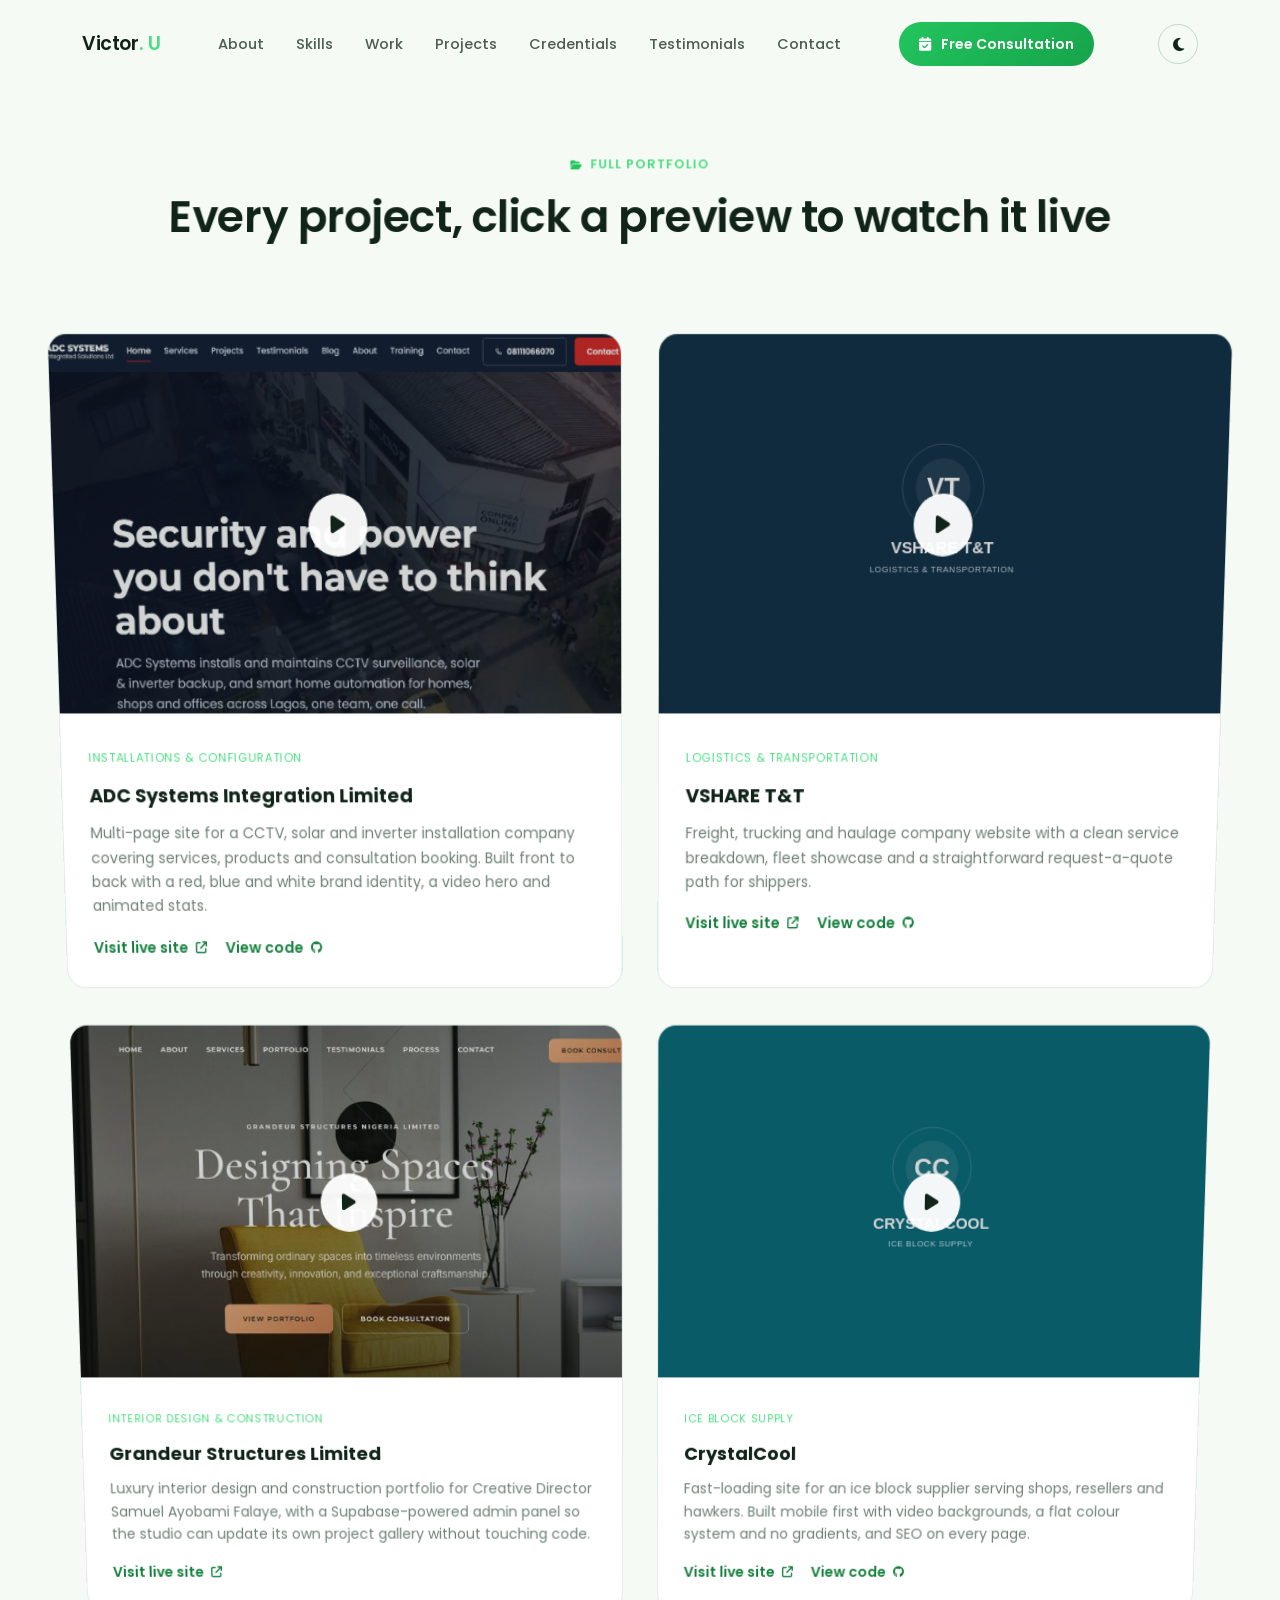
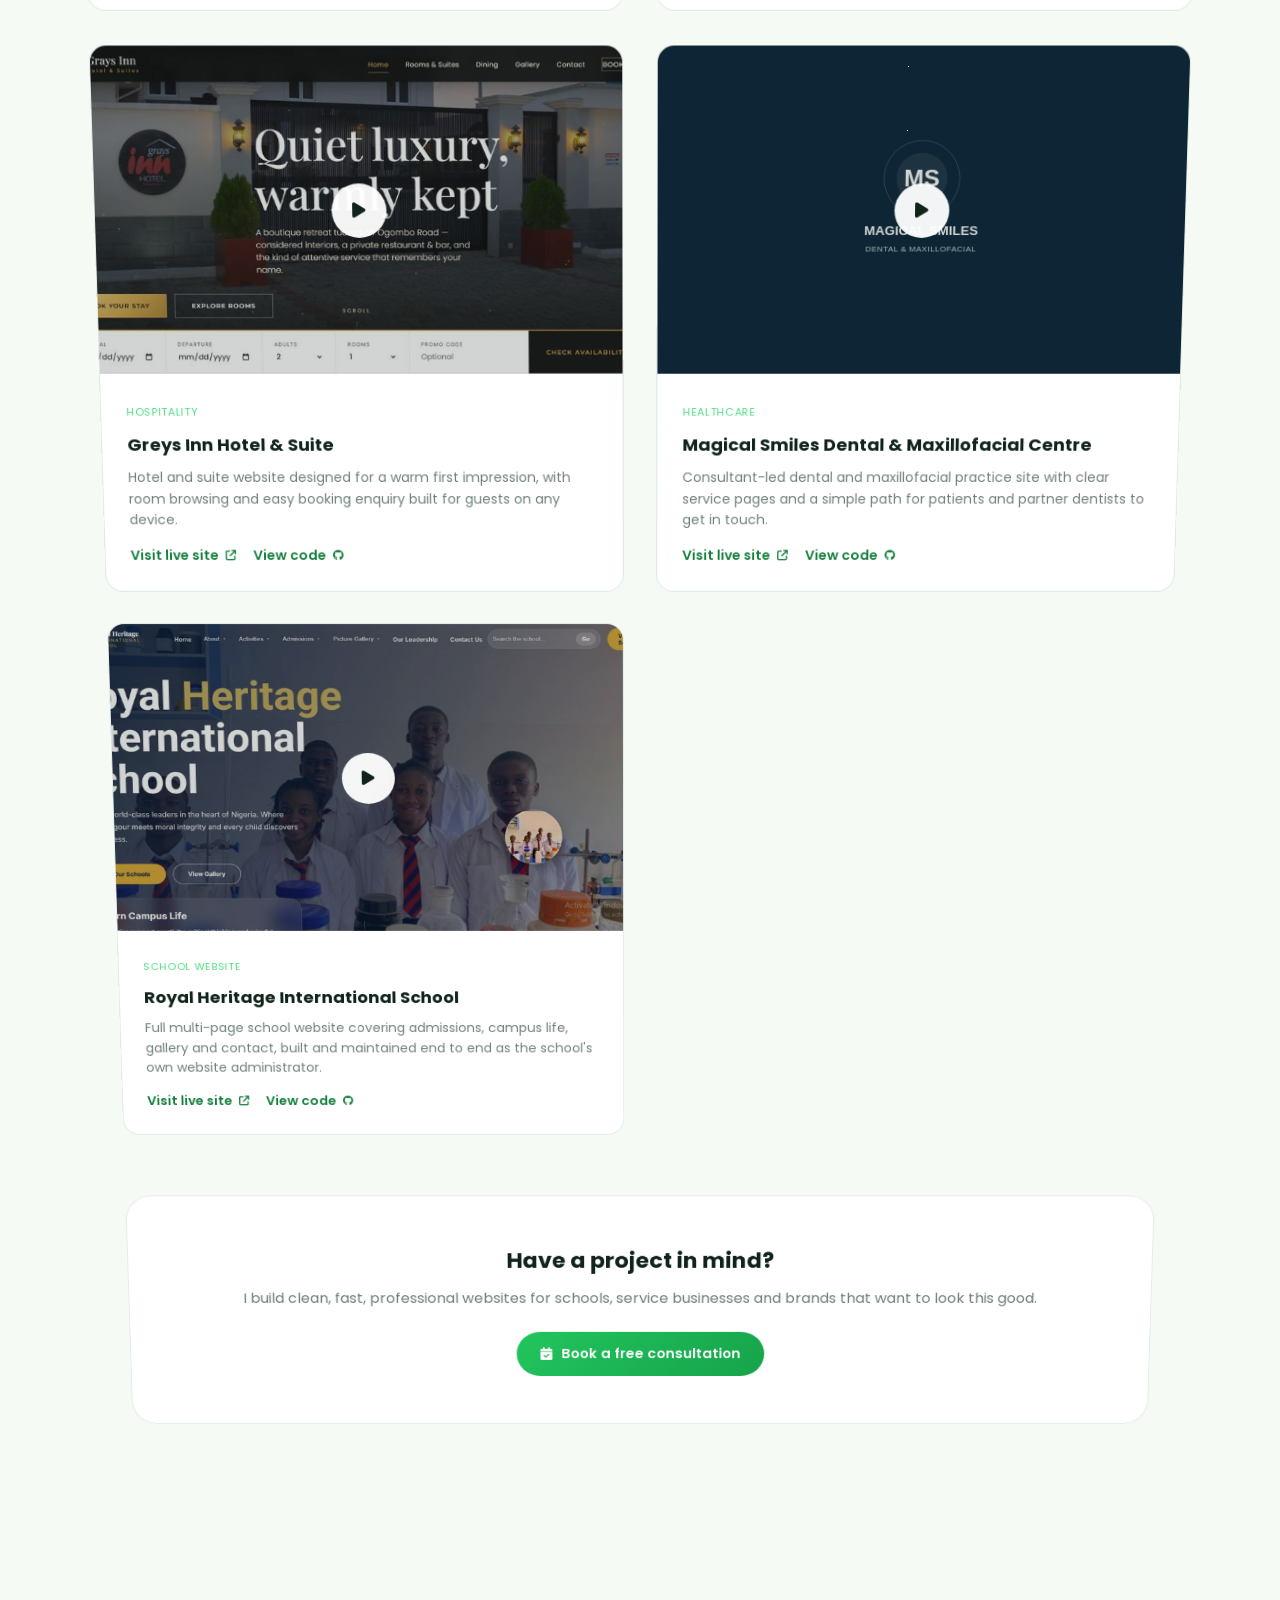
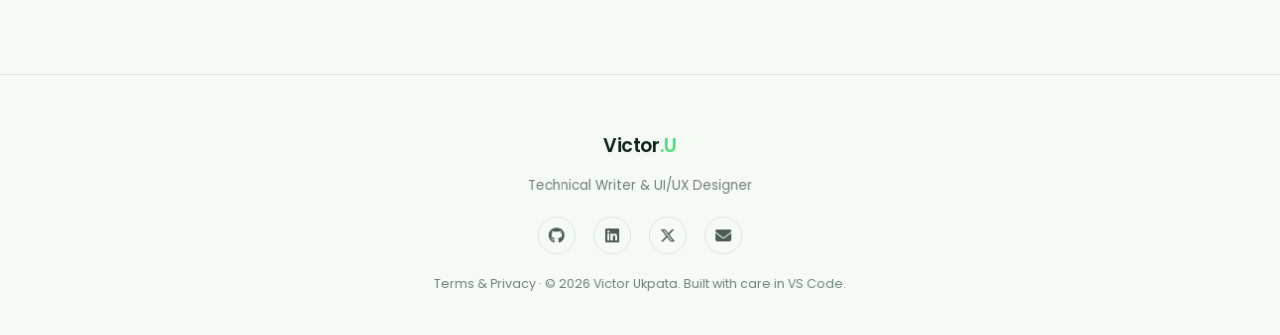
==== projects.html @ 0fd2c32c "push" ====
<!DOCTYPE html>
<html lang="en">
<head>
<meta charset="UTF-8">
<meta name="viewport" content="width=device-width, initial-scale=1.0">
<title>Projects — Victor Ukpata, Technical Writer & Web Designer</title>
<meta name="description" content="Full portfolio of live websites built by Victor Ukpata (Mr. V) — school portals, hospitality, healthcare, logistics and installation service websites. Watch each homepage in motion.">

<link rel="canonical" href="https://portfoliovictor1.netlify.app/projects.html">
<meta name="robots" content="index, follow, max-image-preview:large">
<meta name="author" content="Victor Ukpata">
<meta name="theme-color" content="#16a34a">

<meta property="og:type" content="website">
<meta property="og:site_name" content="Victor Ukpata — Portfolio">
<meta property="og:title" content="Projects — Victor Ukpata, Technical Writer & Web Designer">
<meta property="og:description" content="Live websites built end-to-end: school portals, hospitality, healthcare, logistics and installation service brands.">
<meta property="og:url" content="https://portfoliovictor1.netlify.app/projects.html">
<meta property="og:image" content="https://portfoliovictor1.netlify.app/og-image.jpg">
<meta property="og:image:width" content="1200">
<meta property="og:image:height" content="630">
<meta property="og:locale" content="en_NG">

<meta name="twitter:card" content="summary_large_image">
<meta name="twitter:title" content="Projects — Victor Ukpata, Technical Writer & Web Designer">
<meta name="twitter:description" content="Live websites built end-to-end: school portals, hospitality, healthcare, logistics and installation service brands.">
<meta name="twitter:image" content="https://portfoliovictor1.netlify.app/og-image.jpg">
<meta name="twitter:site" content="@UkpataVictor">

<link rel="icon" type="image/png" href="/favicon.png">
<link rel="apple-touch-icon" href="/apple-touch-icon.png">

<script type="application/ld+json">
{
  "@context": "https://schema.org",
  "@type": "CollectionPage",
  "name": "Victor Ukpata — Projects",
  "url": "https://portfoliovictor1.netlify.app/projects.html",
  "about": "A collection of live websites built by Victor Ukpata for schools, hospitality, healthcare, logistics and installation service brands."
}
</script>

<!-- Fonts -->
<link rel="preconnect" href="https://fonts.googleapis.com">
<link rel="preconnect" href="https://fonts.gstatic.com" crossorigin>
<link href="https://fonts.googleapis.com/css2?family=Poppins:ital,wght@0,300;0,400;0,500;0,600;0,700;0,800;1,400&display=swap" rel="stylesheet">

<!-- Font Awesome -->
<link rel="stylesheet" href="https://cdnjs.cloudflare.com/ajax/libs/font-awesome/6.5.1/css/all.min.css">

<link rel="stylesheet" href="./styles.css">
</head>
<body>

<!-- ================= PRELOADER ================= -->
<div class="preloader" id="preloader">
  <div class="preloader-inner">
    <span class="preloader-logo">Victor<span>.U</span></span>
    <p class="preloader-text">Loading..<span class="dots"><span>.</span><span>.</span><span>.</span></span></p>
    <div class="preloader-bar"><div class="preloader-bar-fill"></div></div>
  </div>
  <i class="fa-brands fa-html5 float-icon icon-1"></i>
  <i class="fa-brands fa-css3-alt float-icon icon-2"></i>
  <i class="fa-brands fa-js float-icon icon-3"></i>
  <i class="fa-brands fa-git-alt float-icon icon-4"></i>
  <i class="fa-brands fa-react float-icon icon-5"></i>
</div>

<!-- ================= NAVBAR ================= -->
<header class="navbar" id="navbar">
  <div class="nav-inner">
    <a href="index.html#top" class="nav-logo">Victor<span>. U</span></a>

    <nav class="nav-links" id="navLinks">
      <a href="index.html#about" class="nav-link">About</a>
      <a href="index.html#skills" class="nav-link">Skills</a>
      <a href="index.html#work" class="nav-link">Work</a>
      <a href="projects.html" class="nav-link" aria-current="page">Projects</a>
      <a href="index.html#credentials" class="nav-link">Credentials</a>
      <a href="index.html#testimonials" class="nav-link">Testimonials</a>
      <a href="index.html#contact" class="nav-link">Contact</a>
    </nav>

    <a href="index.html#consult" class="btn btn-primary nav-cta">
      <i class="fa-solid fa-calendar-check"></i>
      <span>Free Consultation</span>
    </a>

    <button class="theme-toggle" id="themeToggle" aria-label="Toggle dark mode">
      <i class="fa-solid fa-moon"></i>
    </button>

    <button class="nav-toggle" id="navToggle" aria-label="Toggle menu">
      <i class="fa-solid fa-bars"></i>
    </button>
  </div>
</header>

<main id="top">

  <!-- ================= PAGE HERO ================= -->
  <section class="section page-hero">
    <div class="section-inner">
      <p class="eyebrow center reveal"><i class="fa-solid fa-folder-open"></i> Full Portfolio</p>
      <h1 class="section-title center reveal">Every project, click a preview to watch it live</h1>
    </div>
  </section>

  <!-- ================= PROJECTS GRID ================= -->
  <section class="section">
    <div class="section-inner">
      <div class="projects-grid projects-grid-full">

        <!-- 1. ADC SYSTEMS -->
        <article class="project-card card-tilt reveal">
          <div class="project-media" role="button" tabindex="0" aria-label="Play ADC Systems homepage preview">
            <video class="project-video" muted loop playsinline preload="none" poster="./assets/images/ADCS.png">
              <source src="./assets/videos/adc.mp4" type="video/mp4">
            </video>
            <span class="project-play"><i class="fa-solid fa-play"></i></span>
          </div>
          <div class="project-body">
            <span class="project-tag">Installations &amp; Configuration</span>
            <h3>ADC Systems Integration Limited</h3>
            <p class="project-desc">Multi-page site for a CCTV, solar and inverter installation company covering services, products and consultation booking. Built front to back with a red, blue and white brand identity, a video hero and animated stats.</p>
            <div class="project-actions">
              <a href="https://www.adcsystemslimited.com" target="_blank" rel="noopener" class="project-link">Visit live site <i class="fa-solid fa-arrow-up-right-from-square"></i></a>
              <a href="https://github.com/Victor-writes12/adc-website" target="_blank" rel="noopener" class="project-link">View code <i class="fa-brands fa-github"></i></a>
            </div>
          </div>
        </article>

        <!-- 2. VSHARE T&T -->
        <article class="project-card card-tilt reveal">
          <div class="project-media" role="button" tabindex="0" aria-label="Play VSHARE T&T homepage preview">
            <video class="project-video" muted loop playsinline preload="none" poster="./assets/images/vshare-home.svg">
              <source src="./assets/videos/vshare.mp4" type="video/mp4">
            </video>
            <span class="project-play"><i class="fa-solid fa-play"></i></span>
          </div>
          <div class="project-body">
            <span class="project-tag">Logistics &amp; Transportation</span>
            <h3>VSHARE T&amp;T</h3>
            <p class="project-desc">Freight, trucking and haulage company website with a clean service breakdown, fleet showcase and a straightforward request-a-quote path for shippers.</p>
            <div class="project-actions">
              <a href="https://victor-writes12.github.io/VShare/" target="_blank" rel="noopener" class="project-link">Visit live site <i class="fa-solid fa-arrow-up-right-from-square"></i></a>
              <a href="https://github.com/Victor-writes12/VShare" target="_blank" rel="noopener" class="project-link">View code <i class="fa-brands fa-github"></i></a>
            </div>
          </div>
        </article>

        <!-- 3. GRANDEUR STRUCTURES -->
        <article class="project-card card-tilt reveal">
          <div class="project-media" role="button" tabindex="0" aria-label="Play Grandeur Structures homepage preview">
            <video class="project-video" muted loop playsinline preload="none" poster="./assets/images/Mrsam.jpg">
              <source src="./assets/videos/grandeur-home.mp4" type="video/mp4">
            </video>
            <span class="project-play"><i class="fa-solid fa-play"></i></span>
          </div>
          <div class="project-body">
            <span class="project-tag">Interior Design &amp; Construction</span>
            <h3>Grandeur Structures Limited</h3>
            <p class="project-desc">Luxury interior design and construction portfolio for Creative Director Samuel Ayobami Falaye, with a Supabase-powered admin panel so the studio can update its own project gallery without touching code.</p>
            <div class="project-actions">
              <a href="https://www.grandeurstructures.com" target="_blank" rel="noopener" class="project-link">Visit live site <i class="fa-solid fa-arrow-up-right-from-square"></i></a>
            </div>
          </div>
        </article>

        <!-- 4. CRYSTALCOOL -->
        <article class="project-card card-tilt reveal">
          <div class="project-media" role="button" tabindex="0" aria-label="Play CrystalCool homepage preview">
            <video class="project-video" muted loop playsinline preload="none" poster="./assets/images/crystalcool-home.svg">
              <source src="./assets/videos/crystalcool.mp4" type="video/mp4">
            </video>
            <span class="project-play"><i class="fa-solid fa-play"></i></span>
          </div>
          <div class="project-body">
            <span class="project-tag">Ice Block Supply</span>
            <h3>CrystalCool</h3>
            <p class="project-desc">Fast-loading site for an ice block supplier serving shops, resellers and hawkers. Built mobile first with video backgrounds, a flat colour system and no gradients, and SEO on every page.</p>
            <div class="project-actions">
              <a href="https://victor-writes12.github.io/crystalcool/" target="_blank" rel="noopener" class="project-link">Visit live site <i class="fa-solid fa-arrow-up-right-from-square"></i></a>
              <a href="https://github.com/Victor-writes12/crystalcool" target="_blank" rel="noopener" class="project-link">View code <i class="fa-brands fa-github"></i></a>
            </div>
          </div>
        </article>

        <!-- 5. GREYS INN -->
        <article class="project-card card-tilt reveal">
          <div class="project-media" role="button" tabindex="0" aria-label="Play Greys Inn homepage preview">
            <video class="project-video" muted loop playsinline preload="none" poster="./assets/images/Greys.jpg">
              <source src="./assets/videos/greysinn-home.mp4" type="video/mp4">
            </video>
            <span class="project-play"><i class="fa-solid fa-play"></i></span>
          </div>
          <div class="project-body">
            <span class="project-tag">Hospitality</span>
            <h3>Greys Inn Hotel &amp; Suite</h3>
            <p class="project-desc">Hotel and suite website designed for a warm first impression, with room browsing and easy booking enquiry built for guests on any device.</p>
            <div class="project-actions">
              <a href="https://victor-writes12.github.io/Greys-inn/" target="_blank" rel="noopener" class="project-link">Visit live site <i class="fa-solid fa-arrow-up-right-from-square"></i></a>
              <a href="https://github.com/Victor-writes12/Greys-inn" target="_blank" rel="noopener" class="project-link">View code <i class="fa-brands fa-github"></i></a>
            </div>
          </div>
        </article>

        <!-- 6. MAGICAL SMILES -->
        <article class="project-card card-tilt reveal">
          <div class="project-media" role="button" tabindex="0" aria-label="Play Magical Smiles homepage preview">
            <video class="project-video" muted loop playsinline preload="none" poster="./assets/images/magicalsmile-home.svg">
              <source src="./assets/videos/magicalsmile-home.mp4" type="video/mp4">
            </video>
            <span class="project-play"><i class="fa-solid fa-play"></i></span>
          </div>
          <div class="project-body">
            <span class="project-tag">Healthcare</span>
            <h3>Magical Smiles Dental &amp; Maxillofacial Centre</h3>
            <p class="project-desc">Consultant-led dental and maxillofacial practice site with clear service pages and a simple path for patients and partner dentists to get in touch.</p>
            <div class="project-actions">
              <a href="https://victor-writes12.github.io/Magicalsmile/" target="_blank" rel="noopener" class="project-link">Visit live site <i class="fa-solid fa-arrow-up-right-from-square"></i></a>
              <a href="https://github.com/Victor-writes12/Magicalsmile" target="_blank" rel="noopener" class="project-link">View code <i class="fa-brands fa-github"></i></a>
            </div>
          </div>
        </article>

        <!-- 7. RHIS -->
        <article class="project-card card-tilt reveal">
          <div class="project-media" role="button" tabindex="0" aria-label="Play Royal Heritage International School homepage preview">
            <video class="project-video" muted loop playsinline preload="none" poster="./assets/images/Rhis.jpg">
              <source src="./assets/videos/rhis-home.mp4" type="video/mp4">
            </video>
            <span class="project-play"><i class="fa-solid fa-play"></i></span>
          </div>
          <div class="project-body">
            <span class="project-tag">School Website</span>
            <h3>Royal Heritage International School</h3>
            <p class="project-desc">Full multi-page school website covering admissions, campus life, gallery and contact, built and maintained end to end as the school's own website administrator.</p>
            <div class="project-actions">
              <a href="https://victor-writes12.github.io/RHIS/" target="_blank" rel="noopener" class="project-link">Visit live site <i class="fa-solid fa-arrow-up-right-from-square"></i></a>
              <a href="https://github.com/Victor-writes12/RHIS" target="_blank" rel="noopener" class="project-link">View code <i class="fa-brands fa-github"></i></a>
            </div>
          </div>
        </article>

      </div>

      <div class="projects-cta reveal">
        <h2>Have a project in mind?</h2>
        <p>I build clean, fast, professional websites for schools, service businesses and brands that want to look this good.</p>
        <a href="index.html#consult" class="btn btn-primary">
          <i class="fa-solid fa-calendar-check"></i>
          <span>Book a free consultation</span>
        </a>
      </div>
    </div>
  </section>

</main>

<!-- ================= FOOTER ================= -->
<footer class="footer">
  <div class="section-inner footer-inner">
    <a href="index.html#top" class="nav-logo">Victor<span>.U</span></a>
    <p class="footer-role">Technical Writer &amp; UI/UX Designer</p>
    <div class="footer-socials">
      <a href="https://github.com/Victor-writes12" target="_blank" rel="noopener" aria-label="GitHub"><i class="fa-brands fa-github"></i></a>
      <a href="#" aria-label="LinkedIn"><i class="fa-brands fa-linkedin"></i></a>
      <a href="https://twitter.com/UkpataVictor" target="_blank" rel="noopener" aria-label="X / Twitter"><i class="fa-brands fa-x-twitter"></i></a>
      <a href="mailto:Supportdoc11@gmail.com" aria-label="Email"><i class="fa-solid fa-envelope"></i></a>
    </div>
    <p class="footer-copy"><a href="terms.html">Terms &amp; Privacy</a> · © <span id="year"></span> Victor Ukpata. Built with care in VS Code.</p>
  </div>
</footer>

<script src="./main.js" defer></script>
</body>
</html>
---- styles.css ----
/* =============
   VICTOR UKPATA — PORTFOLIO
   Design tokens
   ============== */
:root {
  /* Color — LIGHT theme (default): soft green/white */
  --bg: #f6faf4;
  --bg-alt: #eef7ea;
  --surface: #ffffff;
  --surface-2: #eef6ec;
  --border: rgba(22, 101, 52, 0.12);
  --border-strong: rgba(22, 101, 52, 0.22);

  --violet-900: #14532d;
  --violet-700: #16a34a;
  --violet-500: #22c55e;
  --violet-400: #4ade80;
  --lavender: #15803d;

  --text: #10241a;
  --text-muted: #4b5c53;
  --text-faint: #6f8177;

  --font-display: 'Poppins', sans-serif;
  --font-body: 'Poppins', sans-serif;
  --font-mono: 'Poppins', sans-serif;

  --container: 1180px;
  --radius-sm: 10px;
  --radius-md: 18px;
  --radius-lg: 28px;

  --ease: cubic-bezier(0.22, 1, 0.36, 1);
}

[data-theme="dark"] {
  --bg: #0a0a0f;
  --bg-alt: #100d18;
  --surface: #16121f;
  --surface-2: #1c1729;
  --border: rgba(196, 181, 253, 0.12);
  --border-strong: rgba(196, 181, 253, 0.24);

  --violet-900: #2e1065;
  --violet-700: #5b21b6;
  --violet-500: #8b5cf6;
  --violet-400: #a78bfa;
  --lavender: #c4b5fd;

  --text: #f5f3ff;
  --text-muted: #9891a8;
  --text-faint: #6b6479;
}

/* =====================================================
   RESET
   ===================================================== */
* { margin: 0; padding: 0; box-sizing: border-box; }

html {
  scroll-behavior: smooth;
}

body {
  background: var(--bg);
  color: var(--text);
  font-family: var(--font-body);
  font-size: 16px;
  line-height: 1.6;
  overflow-x: hidden;
  animation: pageFadeIn 0.6s ease;
  transition: background 0.4s ease, color 0.4s ease;
}

@keyframes pageFadeIn {
  from { opacity: 0; }
  to { opacity: 1; }
}

img { max-width: 100%; display: block; }
picture { display: block; max-width: 100%; }
picture img { width: 100%; height: auto; }
a { color: inherit; text-decoration: none; }
ul { list-style: none; }
button { font: inherit; cursor: pointer; border: none; background: none; }

@media (prefers-reduced-motion: reduce) {
  *, *::before, *::after {
    animation-duration: 0.001ms !important;
    animation-iteration-count: 1 !important;
    transition-duration: 0.001ms !important;
    scroll-behavior: auto !important;
  }
}

:focus-visible {
  outline: 2px solid var(--violet-400);
  outline-offset: 3px;
  border-radius: 4px;
}

/* No purple focus glow on buttons when clicked */
button:focus-visible,
.btn:focus-visible {
  outline: none;
}

/* =====================================================
   SHARED
   ===================================================== */
.section-inner {
  max-width: var(--container);
  margin: 0 auto;
  padding: 0 32px;
}

.section {
  position: relative;
  padding: 120px 0;
}

.section-alt {
  background: var(--bg-alt);
  border-top: 1px solid var(--border);
  border-bottom: 1px solid var(--border);
}

.eyebrow {
  display: inline-flex;
  align-items: center;
  gap: 8px;
  font-family: var(--font-mono);
  font-weight: 600;
  font-size: 12.5px;
  letter-spacing: 0.08em;
  text-transform: uppercase;
  color: var(--violet-400);
  margin-bottom: 18px;
}
.eyebrow i { font-size: 10px; color: var(--violet-500); }
.eyebrow.center { justify-content: center; width: 100%; }

.section-title {
  font-family: var(--font-display);
  font-weight: 600;
  font-size: clamp(28px, 4vw, 44px);
  line-height: 1.15;
  letter-spacing: -0.01em;
  margin-bottom: 20px;
}
.section-title.center { text-align: center; }

.section-sub {
  color: var(--text-muted);
  max-width: 560px;
  margin-bottom: 56px;
  font-size: 17px;
}
.section-sub.center { margin-left: auto; margin-right: auto; text-align: center; }
.section-sub code {
  font-family: var(--font-mono);
  font-size: 13px;
  color: var(--lavender);
  background: var(--surface);
  padding: 2px 8px;
  border-radius: 6px;
  border: 1px solid var(--border);
}

/* Buttons */
.btn {
  display: inline-flex;
  align-items: center;
  gap: 10px;
  padding: 14px 26px;
  border-radius: 999px;
  font-family: var(--font-body);
  font-weight: 600;
  font-size: 15px;
  transition: transform 0.3s var(--ease), box-shadow 0.3s var(--ease), background 0.3s var(--ease);
  white-space: nowrap;
}
.btn-primary {
  background: linear-gradient(135deg, var(--violet-500), var(--violet-700));
  color: #fff;
}
.btn-primary:hover {
  transform: translateY(-3px);
}
.btn-ghost {
  background: transparent;
  color: var(--text);
  border: 1px solid var(--border-strong);
}
.btn-ghost:hover {
  border-color: var(--violet-400);
  background: rgba(139, 92, 246, 0.08);
  transform: translateY(-3px);
}
.btn-lg { padding: 17px 34px; font-size: 16px; }
.btn-block { width: 100%; justify-content: center; }

/* Reveal-on-scroll */
.reveal {
  opacity: 0;
  transform: translateY(30px);
  transition: opacity 0.7s var(--ease), transform 0.7s var(--ease);
}
.reveal.visible {
  opacity: 1;
  transform: translateY(0);
}

/* Generic tilt-card hover (applies subtle depth to cards) */
.card-tilt {
  transition: transform 0.25s var(--ease), box-shadow 0.25s var(--ease), border-color 0.25s var(--ease);
  transform-style: preserve-3d;
  will-change: transform;
}

/* ==============
   NAVBAR
   =============== */
.navbar {
  position: fixed;
  top: 0;
  left: 0;
  right: 0;
  z-index: 100;
  padding: 22px 0;
  transition: padding 0.35s var(--ease), background 0.35s var(--ease), border-color 0.35s var(--ease);
}
.navbar.scrolled {
  padding: 14px 0;
  background: rgba(10, 10, 15, 0.75);
  backdrop-filter: blur(16px);
  -webkit-backdrop-filter: blur(16px);
  border-bottom: 1px solid var(--border);
}
.nav-inner {
  max-width: var(--container);
  margin: 0 auto;
  padding: 0 32px;
  display: flex;
  align-items: center;
  justify-content: space-between;
  gap: 20px;
}
.nav-logo {
  font-family: var(--font-display);
  font-size: 19px;
  font-weight: 600;
  letter-spacing: -0.02em;
}
.nav-logo span { color: var(--violet-400); }

.nav-links {
  display: flex;
  gap: 32px;
}
.nav-link {
  font-size: 14.5px;
  font-weight: 500;
  color: var(--text-muted);
  position: relative;
  padding: 4px 0;
  transition: color 0.25s ease;
}
.nav-link::after {
  content: '';
  position: absolute;
  left: 0; bottom: -2px;
  width: 0; height: 1.5px;
  background: var(--violet-400);
  transition: width 0.3s var(--ease);
}
.nav-link:hover { color: var(--text); }
.nav-link:hover::after { width: 100%; }

.nav-cta { padding: 11px 20px; font-size: 14px; }
.nav-toggle {
  display: none;
  font-size: 20px;
  color: var(--text);
}
.theme-toggle {
  display: flex;
  align-items: center;
  justify-content: center;
  width: 40px; height: 40px;
  border-radius: 50%;
  border: 1px solid var(--border-strong);
  color: var(--text);
  font-size: 15px;
  margin-left: 6px;
  transition: all 0.3s var(--ease);
}
.theme-toggle:hover {
  border-color: var(--violet-400);
  transform: translateY(-2px);
}

@media (max-width: 900px) {
  .nav-links {
    position: fixed;
    top: 70px;
    right: 24px;
    left: 24px;
    background: var(--surface);
    border: 1px solid var(--border);
    border-radius: var(--radius-md);
    flex-direction: column;
    gap: 4px;
    padding: 16px;
    opacity: 0;
    visibility: hidden;
    transform: translateY(-12px);
    transition: all 0.3s var(--ease);
  }
  .nav-links.open {
    opacity: 1;
    visibility: visible;
    transform: translateY(0);
  }
  .nav-link { padding: 12px 10px; border-radius: 8px; }
  .nav-link:hover { background: rgba(139, 92, 246, 0.08); }
  .nav-cta { display: none; }
  .nav-toggle { display: block; }
}


/* =====================================================
   HERO
   ===================================================== */
.hero {
  position: relative;
  min-height: 100vh;
  display: flex;
  align-items: center;
  padding: 140px 0 80px;
  overflow: hidden;
}

.hero-blob {
  position: absolute;
  border-radius: 50%;
  filter: blur(90px);
  opacity: 0.55;
  z-index: 0;
  pointer-events: none;
}
.blob-1 {
  width: 480px; height: 480px;
  background: var(--violet-700);
  top: -120px; left: -140px;
  animation: floatBlob 14s ease-in-out infinite;
}
.blob-2 {
  width: 400px; height: 400px;
  background: var(--violet-500);
  bottom: -160px; right: -100px;
  opacity: 0.35;
  animation: floatBlob 18s ease-in-out infinite reverse;
}
@keyframes floatBlob {
  0%, 100% { transform: translate(0, 0) scale(1); }
  50% { transform: translate(30px, -40px) scale(1.08); }
}

.hero-grid {
  position: absolute;
  inset: 0;
  background-image:
    linear-gradient(rgba(196, 181, 253, 0.05) 1px, transparent 1px),
    linear-gradient(90deg, rgba(196, 181, 253, 0.05) 1px, transparent 1px);
  background-size: 56px 56px;
  mask-image: radial-gradient(ellipse 70% 60% at 50% 40%, black 30%, transparent 75%);
  z-index: 0;
}

.hero-inner {
  position: relative;
  z-index: 2;
  max-width: var(--container);
  margin: 0 auto;
  padding: 0 32px;
  display: grid;
  grid-template-columns: 1.15fr 0.85fr;
  gap: 60px;
  align-items: center;
}

.hero-title {
  font-family: var(--font-display);
  font-weight: 700;
  font-size: clamp(38px, 5.4vw, 68px);
  line-height: 1.06;
  letter-spacing: -0.02em;
  margin-bottom: 24px;
}
.hero-title .line { display: block; }
.hero-title .the-interfaces { color: var(--violet-400); }

.hero-sub {
  font-size: 18px;
  color: var(--text-muted);
  max-width: 480px;
  margin-bottom: 36px;
}
.hero-sub strong { color: var(--text); font-weight: 600; }

.hero-actions {
  display: flex;
  gap: 16px;
  flex-wrap: wrap;
  margin-bottom: 56px;
}

.hero-stats {
  display: flex;
  gap: 40px;
}
.stat { display: flex; flex-direction: column; }
.stat-num {
  font-family: var(--font-display);
  font-size: 30px;
  font-weight: 700;
  color: var(--text);
}
.stat-label {
  font-size: 13px;
  color: var(--text-faint);
  font-family: var(--font-mono);
  margin-top: 2px;
}

/* Tilt card */
.hero-visual {
  position: relative;
  display: flex;
  justify-content: center;
  perspective: 1400px;
}

.tilt-card {
  position: relative;
  width: 340px;
  height: 420px;
  border-radius: var(--radius-lg);
  background: linear-gradient(155deg, var(--surface-2), var(--surface));
  border: 1px solid var(--border-strong);
  transform-style: preserve-3d;
  transition: transform 0.15s ease-out;
}

.tilt-card-glow {
  position: absolute;
  inset: -2px;
  border-radius: inherit;
  background: linear-gradient(135deg, var(--violet-500), transparent 60%);
  opacity: 0.4;
  z-index: -1;
  filter: blur(18px);
}

.tilt-card-photo {
  position: absolute;
  inset: 14px;
  border-radius: calc(var(--radius-lg) - 10px);
  overflow: hidden;
  transform: translateZ(30px);
  background: var(--violet-900);
}
.tilt-card-photo img {
  width: 100%; height: 100%;
  object-fit: cover;
}

.tilt-card-badge {
  position: absolute;
  left: 26px; right: 26px; bottom: 26px;
  z-index: 3;
  transform: translateZ(70px);
  background: rgba(10, 10, 15, 0.6);
  backdrop-filter: blur(10px);
  border: 1px solid rgba(255,255,255,0.15);
  border-radius: 999px;
  padding: 10px 14px;
  font-size: 12px;
  font-family: var(--font-mono);
  display: flex;
  align-items: center;
  gap: 8px;
  color: #fff;
}
.badge-dot {
  width: 7px; height: 7px;
  border-radius: 50%;
  background: #34d399;
  box-shadow: 0 0 8px #34d399;
  flex-shrink: 0;
}

.floating-chip {
  position: absolute;
  display: flex;
  align-items: center;
  gap: 7px;
  padding: 9px 14px;
  border-radius: 999px;
  background: rgba(22, 18, 31, 0.9);
  border: 1px solid var(--border-strong);
  font-size: 12.5px;
  font-weight: 600;
  color: var(--lavender);
  transform: translateZ(var(--depth, 40px));
  animation: chipFloat 6s ease-in-out infinite;
}
.floating-chip i { color: var(--violet-400); }
.chip-1 { top: -18px; left: -30px; animation-delay: 0s; }
.chip-2 { top: 40px; right: -38px; animation-delay: 1.2s; }
.chip-3 { bottom: 90px; left: -44px; animation-delay: 2.4s; }
.chip-4 { bottom: -16px; right: -20px; animation-delay: 3.6s; }

@keyframes chipFloat {
  0%, 100% { transform: translateZ(var(--depth, 40px)) translateY(0); }
  50% { transform: translateZ(var(--depth, 40px)) translateY(-10px); }
}

.scroll-cue {
  position: absolute;
  bottom: 28px;
  left: 50%;
  transform: translateX(-50%);
  color: var(--text-faint);
  font-size: 14px;
  z-index: 2;
  animation: bounceCue 2.2s ease-in-out infinite;
}
@keyframes bounceCue {
  0%, 100% { transform: translate(-50%, 0); opacity: 0.5; }
  50% { transform: translate(-50%, 8px); opacity: 1; }
}

@media (max-width: 1000px) {
  .hero-inner { grid-template-columns: 1fr; text-align: center; }
  .hero-sub { margin-left: auto; margin-right: auto; }
  .hero-actions, .hero-stats { justify-content: center; }
  .hero-visual { margin-top: 40px; }
  .tilt-card { width: 280px; height: 360px; }
}

/* =====================================================
   ABOUT
   ===================================================== */
.about-grid {
  display: grid;
  grid-template-columns: 1.1fr 0.9fr;
  gap: 70px;
  align-items: center;
}

.about-text {
  color: var(--text-muted);
  margin-bottom: 16px;
  font-size: 16px;
}
.about-text strong { color: var(--text); }

.about-facts {
  display: flex;
  flex-direction: column;
  gap: 18px;
  margin-top: 32px;
}
.fact {
  display: flex;
  align-items: flex-start;
  gap: 14px;
}
.fact i {
  color: var(--violet-400);
  font-size: 18px;
  margin-top: 3px;
}
.fact h4 { font-size: 15px; font-weight: 700; margin-bottom: 2px; }
.fact p { font-size: 13.5px; color: var(--text-faint); }

.about-visual {
  display: flex;
  flex-direction: column;
  gap: 20px;
}
.about-card {
  background: var(--surface);
  border: 1px solid var(--border);
  border-radius: var(--radius-md);
  padding: 26px;
}
.about-card:hover {
  transform: translateY(-6px) rotateX(2deg);
  border-color: var(--border-strong);
  box-shadow: 0 10px 22px rgba(16,36,26,0.12);
}
.about-card-offset { margin-left: 32px; }
.about-icon {
  font-size: 22px;
  color: var(--violet-400);
  margin-bottom: 14px;
  display: block;
}
.about-card h3 { font-size: 17px; margin-bottom: 6px; }
.about-card p { font-size: 14px; color: var(--text-faint); }

@media (max-width: 900px) {
  .about-grid { grid-template-columns: 1fr; }
  .about-card-offset { margin-left: 0; }
}

/* =====================================================
   SKILLS
   ===================================================== */
.skills-grid {
  display: grid;
  grid-template-columns: repeat(3, 1fr);
  gap: 30px;
}
.skill-group {
  background: var(--surface);
  border: 1px solid var(--border);
  border-radius: var(--radius-md);
  padding: 30px;
}
.skill-group-title {
  font-size: 15px;
  font-weight: 700;
  margin-bottom: 20px;
  display: flex;
  align-items: center;
  gap: 9px;
  color: var(--lavender);
}
.skill-chips { display: flex; flex-wrap: wrap; gap: 10px; }
.chip {
  display: inline-flex;
  align-items: center;
  gap: 7px;
  padding: 9px 14px;
  border-radius: 999px;
  background: var(--surface-2);
  border: 1px solid var(--border);
  font-size: 13px;
  font-weight: 500;
  color: var(--text-muted);
  transition: all 0.25s var(--ease);
}
.chip i { color: var(--violet-400); }
.chip:hover {
  border-color: var(--violet-400);
  color: var(--text);
  transform: translateY(-3px);
}

@media (max-width: 900px) {
  .skills-grid { grid-template-columns: 1fr; }
}

/* =====================================================
   PROJECTS
   ===================================================== */
.projects-grid {
  display: grid;
  grid-template-columns: repeat(3, 1fr);
  gap: 30px;
}
.project-card {
  background: var(--surface);
  border: 1px solid var(--border);
  border-radius: var(--radius-md);
  overflow: hidden;
}
.project-card:hover {
  transform: translateY(-8px) rotateX(2deg);
  border-color: var(--border-strong);
  box-shadow: 0 10px 24px rgba(16,36,26,0.14);
}
.project-image {
  aspect-ratio: 4 / 3;
  overflow: hidden;
  background: var(--surface-2);
}
.project-image img {
  width: 100%; height: 100%;
  object-fit: cover;
  transition: transform 0.5s var(--ease);
}
.project-card:hover .project-image img { transform: scale(1.06); }

.project-body { padding: 26px; }
.project-tag {
  font-family: var(--font-mono);
  font-size: 11px;
  text-transform: uppercase;
  letter-spacing: 0.06em;
  color: var(--violet-400);
}
.project-body h3 { font-size: 18px; margin: 10px 0 8px; }
.project-body p { font-size: 14px; color: var(--text-faint); margin-bottom: 16px; }
.project-link {
  font-size: 14px;
  font-weight: 600;
  color: var(--lavender);
  display: inline-flex;
  align-items: center;
  gap: 7px;
}
.project-link i { font-size: 11px; transition: transform 0.25s var(--ease); }
.project-link:hover i { transform: translate(2px, -2px); }

@media (max-width: 1000px) {
  .projects-grid { grid-template-columns: 1fr; }
}

/* =====================================================
   WORK STRIP — homepage video-preview marquee (right → left)
   ===================================================== */
.work-strip {
  overflow: hidden;
  margin: 52px 0 40px;
  -webkit-mask-image: linear-gradient(90deg, transparent, #000 6%, #000 94%, transparent);
  mask-image: linear-gradient(90deg, transparent, #000 6%, #000 94%, transparent);
}
.work-track {
  display: flex;
  align-items: stretch;
  gap: 26px;
  width: max-content;
  padding: 4px 0;
  animation: workScroll 46s linear infinite;
}
.work-track:hover,
.work-track:focus-within {
  animation-play-state: paused;
}
@keyframes workScroll {
  from { transform: translateX(0); }
  to   { transform: translateX(-50%); }
}
.work-card {
  flex: 0 0 340px;
  background: var(--surface);
  border: 1px solid var(--border);
  border-radius: var(--radius-md);
  overflow: hidden;
}
.work-card:hover {
  border-color: var(--border-strong);
  box-shadow: 0 10px 24px rgba(16,36,26,0.14);
}
.work-media {
  position: relative;
  display: block;
  aspect-ratio: 16 / 10;
  background: var(--surface-2);
  overflow: hidden;
}
.work-video {
  width: 100%;
  height: 100%;
  object-fit: cover;
  display: block;
  transition: transform 0.5s var(--ease);
}
.work-card:hover .work-video { transform: scale(1.05); }
.work-play {
  position: absolute;
  right: 12px;
  bottom: 12px;
  width: 34px;
  height: 34px;
  border-radius: 50%;
  display: flex;
  align-items: center;
  justify-content: center;
  background: rgba(255,255,255,0.92);
  color: var(--ink);
  font-size: 12px;
  opacity: 0;
  transform: translateY(6px);
  transition: opacity 0.25s var(--ease), transform 0.25s var(--ease);
}
.work-card:hover .work-play { opacity: 1; transform: translateY(0); }
.work-info { padding: 20px 22px 22px; }
.work-tag {
  font-family: var(--font-mono);
  font-size: 11px;
  font-weight: 600;
  text-transform: uppercase;
  letter-spacing: 0.06em;
  color: var(--violet-400);
}
.work-info h3 { font-size: 17px; margin: 9px 0 10px; line-height: 1.3; }
.work-strip-cta { display: flex; justify-content: center; margin-top: 8px; }

@media (prefers-reduced-motion: reduce) {
  .work-track { animation: none; overflow-x: auto; scroll-snap-type: x proximity; }
  .work-card { scroll-snap-align: start; }
}
@media (max-width: 640px) {
  .work-card { flex-basis: 78vw; }
}

/* =====================================================
   PROJECTS PAGE — full grid with clickable video previews
   ===================================================== */
.page-hero {
  padding: 150px 0 20px;
  text-align: center;
}
.page-hero .section-title { margin-bottom: 14px; }
.projects-grid.projects-grid-full {
  grid-template-columns: repeat(2, 1fr);
  gap: 34px;
  margin-top: 20px;
}
.project-media {
  position: relative;
  display: block;
  aspect-ratio: 16 / 10;
  background: var(--surface-2);
  overflow: hidden;
  cursor: pointer;
}
.project-video {
  width: 100%;
  height: 100%;
  object-fit: cover;
  display: block;
  transition: transform 0.5s var(--ease);
}
.project-media:hover .project-video { transform: scale(1.04); }
.project-play {
  position: absolute;
  inset: 0;
  display: flex;
  align-items: center;
  justify-content: center;
  background: rgba(10,20,14,0.18);
  opacity: 1;
  transition: opacity 0.25s var(--ease);
}
.project-play i {
  width: 56px;
  height: 56px;
  border-radius: 50%;
  display: flex;
  align-items: center;
  justify-content: center;
  background: rgba(255,255,255,0.95);
  color: var(--ink);
  font-size: 18px;
}
.project-media.is-playing .project-play { opacity: 0; }
.project-media.is-playing:hover .project-play { opacity: 1; background: transparent; }
.project-media.is-playing:hover .project-play i { background: rgba(255,255,255,0.85); }
.project-desc { font-size: 14px; color: var(--text-faint); margin-bottom: 18px; line-height: 1.6; }
.project-actions { display: flex; gap: 18px; flex-wrap: wrap; }
.project-actions .project-link { font-size: 14px; }
.projects-cta {
  text-align: center;
  margin-top: 70px;
  padding: 56px 30px;
  border-radius: var(--radius-lg);
  background: var(--surface);
  border: 1px solid var(--border);
}
.projects-cta h2 { margin-bottom: 12px; }
.projects-cta p { color: var(--text-faint); margin-bottom: 26px; }

@media (max-width: 800px) {
  .projects-grid.projects-grid-full { grid-template-columns: 1fr; }
}

/* =====================================================
   3D SCROLL — subtle scroll-linked perspective tilt
   ===================================================== */
.section-inner,
.work-card,
.project-card,
.cert-card {
  transform: perspective(1500px) rotateX(var(--scroll-rx, 0deg)) translateZ(var(--scroll-tz, 0px));
}
@media (prefers-reduced-motion: reduce) {
  .section-inner, .work-card, .project-card, .cert-card { transform: none !important; }
}

/* =====================================================
   CREDENTIALS
   ===================================================== */
.cert-grid {
  display: grid;
  grid-template-columns: repeat(4, 1fr);
  gap: 24px;
}
.cert-card {
  background: var(--surface);
  border: 1px solid var(--border);
  border-radius: var(--radius-md);
  overflow: hidden;
}
.cert-card:hover {
  transform: translateY(-6px);
  border-color: var(--border-strong);
  box-shadow: 0 8px 18px rgba(16,36,26,0.12);
}
.cert-card img { aspect-ratio: 4/3; object-fit: cover; }
.cert-info { padding: 16px 18px 20px; }
.cert-info h4 { font-size: 14.5px; margin-bottom: 3px; }
.cert-info p { font-size: 12.5px; color: var(--text-faint); }

@media (max-width: 1000px) {
  .cert-grid { grid-template-columns: repeat(2, 1fr); }
}
@media (max-width: 560px) {
  .cert-grid { grid-template-columns: 1fr; }
}

/* =====================================================
   TESTIMONIALS
   ===================================================== */
.testimonial-grid {
  display: grid;
  grid-template-columns: repeat(3, 1fr);
  gap: 26px;
}
.testimonial-card {
  background: var(--surface);
  border: 1px solid var(--border);
  border-radius: var(--radius-md);
  padding: 30px;
  transition: transform 0.3s var(--ease), border-color 0.3s var(--ease);
}
.testimonial-card:hover {
  transform: translateY(-6px);
  border-color: var(--border-strong);
}
.quote-icon { color: var(--violet-500); opacity: 0.5; font-size: 20px; margin-bottom: 14px; }
.testimonial-card p { font-size: 14.5px; color: var(--text-muted); margin-bottom: 22px; line-height: 1.65; }
.testimonial-person { display: flex; align-items: center; gap: 12px; }
.testimonial-person img { width: 42px; height: 42px; border-radius: 50%; }
.testimonial-person h5 { font-size: 14px; }
.testimonial-person span { font-size: 12.5px; color: var(--text-faint); }

@media (max-width: 900px) {
  .testimonial-grid { grid-template-columns: 1fr; }
}

/* =====================================================
   CONSULT CTA
   ===================================================== */
.consult {
  text-align: center;
  padding: 110px 0;
  position: relative;
  overflow: hidden;
}
.consult-blob {
  position: absolute;
  width: 500px; height: 500px;
  background: radial-gradient(circle, var(--violet-700) 0%, transparent 60%);
  top: 50%; left: 50%;
  transform: translate(-50%, -50%);
  opacity: 0.3;
  filter: blur(60px);
  z-index: 0;
}
.consult-inner { position: relative; z-index: 1; }
.consult-title {
  font-family: var(--font-display);
  font-weight: 600;
  font-size: clamp(28px, 4vw, 42px);
  line-height: 1.2;
  margin-bottom: 18px;
}
.consult-sub {
  color: var(--text-muted);
  max-width: 520px;
  margin: 0 auto 36px;
  font-size: 16px;
}

/* =====================================================
   CONTACT
   ===================================================== */
.contact-grid {
  display: grid;
  grid-template-columns: 1fr 1fr;
  gap: 70px;
  align-items: start;
}
.contact-links {
  display: flex;
  flex-direction: column;
  gap: 14px;
  margin-top: 28px;
}
.contact-link {
  display: inline-flex;
  align-items: center;
  gap: 12px;
  font-size: 15px;
  font-weight: 500;
  color: var(--text-muted);
  transition: color 0.25s ease, transform 0.25s ease;
}
.contact-link i { color: var(--violet-400); width: 18px; }
.contact-link:hover { color: var(--text); transform: translateX(4px); }

.contact-form {
  background: var(--surface);
  border: 1px solid var(--border);
  border-radius: var(--radius-md);
  padding: 34px;
  display: flex;
  flex-direction: column;
  gap: 18px;
}
.form-row { display: flex; flex-direction: column; gap: 8px; }
.form-row label {
  font-size: 12.5px;
  font-family: var(--font-mono);
  text-transform: uppercase;
  letter-spacing: 0.04em;
  color: var(--text-faint);
}
.form-row input, .form-row textarea {
  background: var(--surface-2);
  border: 1px solid var(--border);
  border-radius: var(--radius-sm);
  padding: 13px 16px;
  color: var(--text);
  font-family: var(--font-body);
  font-size: 14.5px;
  resize: vertical;
  transition: border-color 0.25s ease, box-shadow 0.25s ease;
}
.form-row input:focus, .form-row textarea:focus {
  outline: none;
  border-color: var(--violet-400);
  box-shadow: 0 0 0 3px rgba(139, 92, 246, 0.15);
}
.form-note {
  font-size: 13px;
  color: var(--lavender);
  text-align: center;
  min-height: 18px;
}

@media (max-width: 900px) {
  .contact-grid { grid-template-columns: 1fr; }
}

/* =====================================================
   FOOTER
   ===================================================== */
.footer {
  border-top: 1px solid var(--border);
  padding: 56px 0 40px;
  text-align: center;
}
.footer-inner {
  display: flex;
  flex-direction: column;
  align-items: center;
  gap: 14px;
}
.footer-role { color: var(--text-faint); font-size: 13.5px; }
.footer-socials { display: flex; gap: 18px; margin: 6px 0; }
.footer-socials a {
  width: 38px; height: 38px;
  display: flex; align-items: center; justify-content: center;
  border-radius: 50%;
  border: 1px solid var(--border);
  color: var(--text-muted);
  transition: all 0.25s var(--ease);
}
.footer-socials a:hover {
  color: var(--text);
  border-color: var(--violet-400);
  transform: translateY(-3px);
}
.footer-copy { color: var(--text-faint); font-size: 12.5px; }

/* === Overrides: force-remove purple ambient glows and button shadows === */
/* Hide hero and tilt glows */
.hero-blob, .tilt-card-glow, .consult-blob { display: none !important; }

/* Button shadows */
.btn, .btn-primary, .nav-cta { box-shadow: none !important; transform: none !important; }
.btn:hover, .btn:active, .btn:focus, .btn:focus-visible, .nav-cta:focus { box-shadow: none !important; transform: none !important; outline: none !important; }

/* =====================================================
   PRELOADER
   ===================================================== */
.preloader {
  position: fixed; inset: 0; z-index: 9999;
  display: flex; align-items: center; justify-content: center;
  background: var(--bg);
  transition: opacity 0.6s var(--ease), visibility 0.6s var(--ease);
}
.preloader.hidden { opacity: 0; visibility: hidden; pointer-events: none; }
.preloader-inner { text-align: center; position: relative; z-index: 2; }
.preloader-logo { font-family: var(--font-display); font-size: 22px; font-weight: 600; color: var(--text); }
.preloader-logo span { color: var(--violet-400); }
.preloader-text { margin-top: 14px; font-family: var(--font-mono); font-size: 13px; color: var(--text-muted); }
.preloader-text .dots span { animation: dotPulse 1.2s infinite; opacity: 0; }
.preloader-text .dots span:nth-child(2) { animation-delay: 0.2s; }
.preloader-text .dots span:nth-child(3) { animation-delay: 0.4s; }
@keyframes dotPulse { 0%,100% { opacity: 0; } 50% { opacity: 1; } }
.preloader-bar { width: 160px; height: 3px; background: var(--surface-2); border-radius: 999px; margin: 18px auto 0; overflow: hidden; }
.preloader-bar-fill { width: 40%; height: 100%; background: linear-gradient(135deg, var(--violet-500), var(--violet-700)); border-radius: 999px; animation: barSlide 1.1s ease-in-out infinite; }
@keyframes barSlide { 0% { transform: translateX(-100%); } 100% { transform: translateX(250%); } }
.float-icon { position: absolute; font-size: 26px; color: var(--border-strong); opacity: 0.6; animation: floatIcon 4s ease-in-out infinite; }
.icon-1 { top: 18%; left: 20%; }
.icon-2 { top: 65%; left: 15%; animation-delay: 0.6s; }
.icon-3 { top: 75%; right: 18%; animation-delay: 1.2s; }
.icon-4 { top: 15%; right: 22%; animation-delay: 1.8s; }
.icon-5 { top: 45%; left: 8%; animation-delay: 2.4s; }
@keyframes floatIcon { 0%,100% { transform: translateY(0); } 50% { transform: translateY(-14px); } }
@media (max-width: 700px) { .float-icon { display: none; } }

/* =====================================================
   CODING PLAYLIST
   ===================================================== */
.playlist-grid { display: grid; grid-template-columns: 1fr 1fr; gap: 26px; align-items: start; }
.playlist-embed { background: var(--surface); border: 1px solid var(--border); border-radius: var(--radius-md); padding: 14px; }
@media (max-width: 800px) { .playlist-grid { grid-template-columns: 1fr; } }
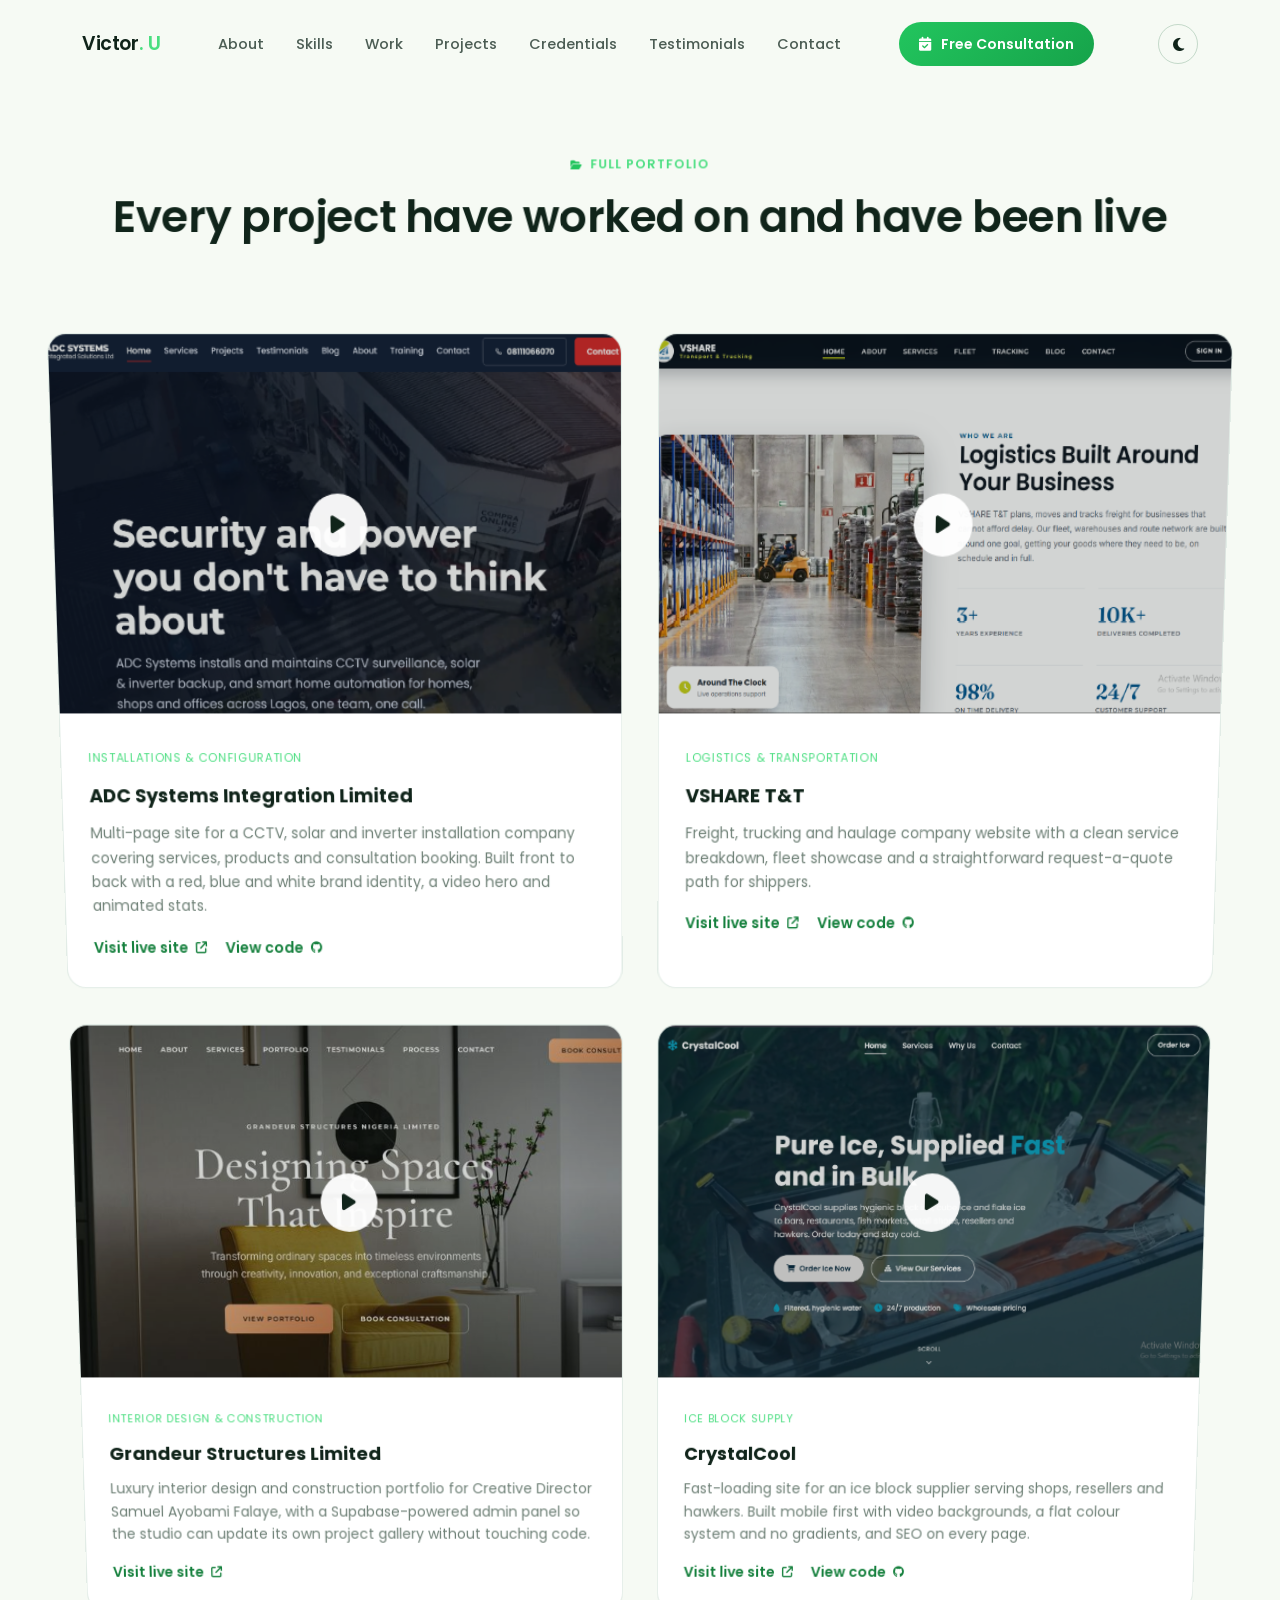
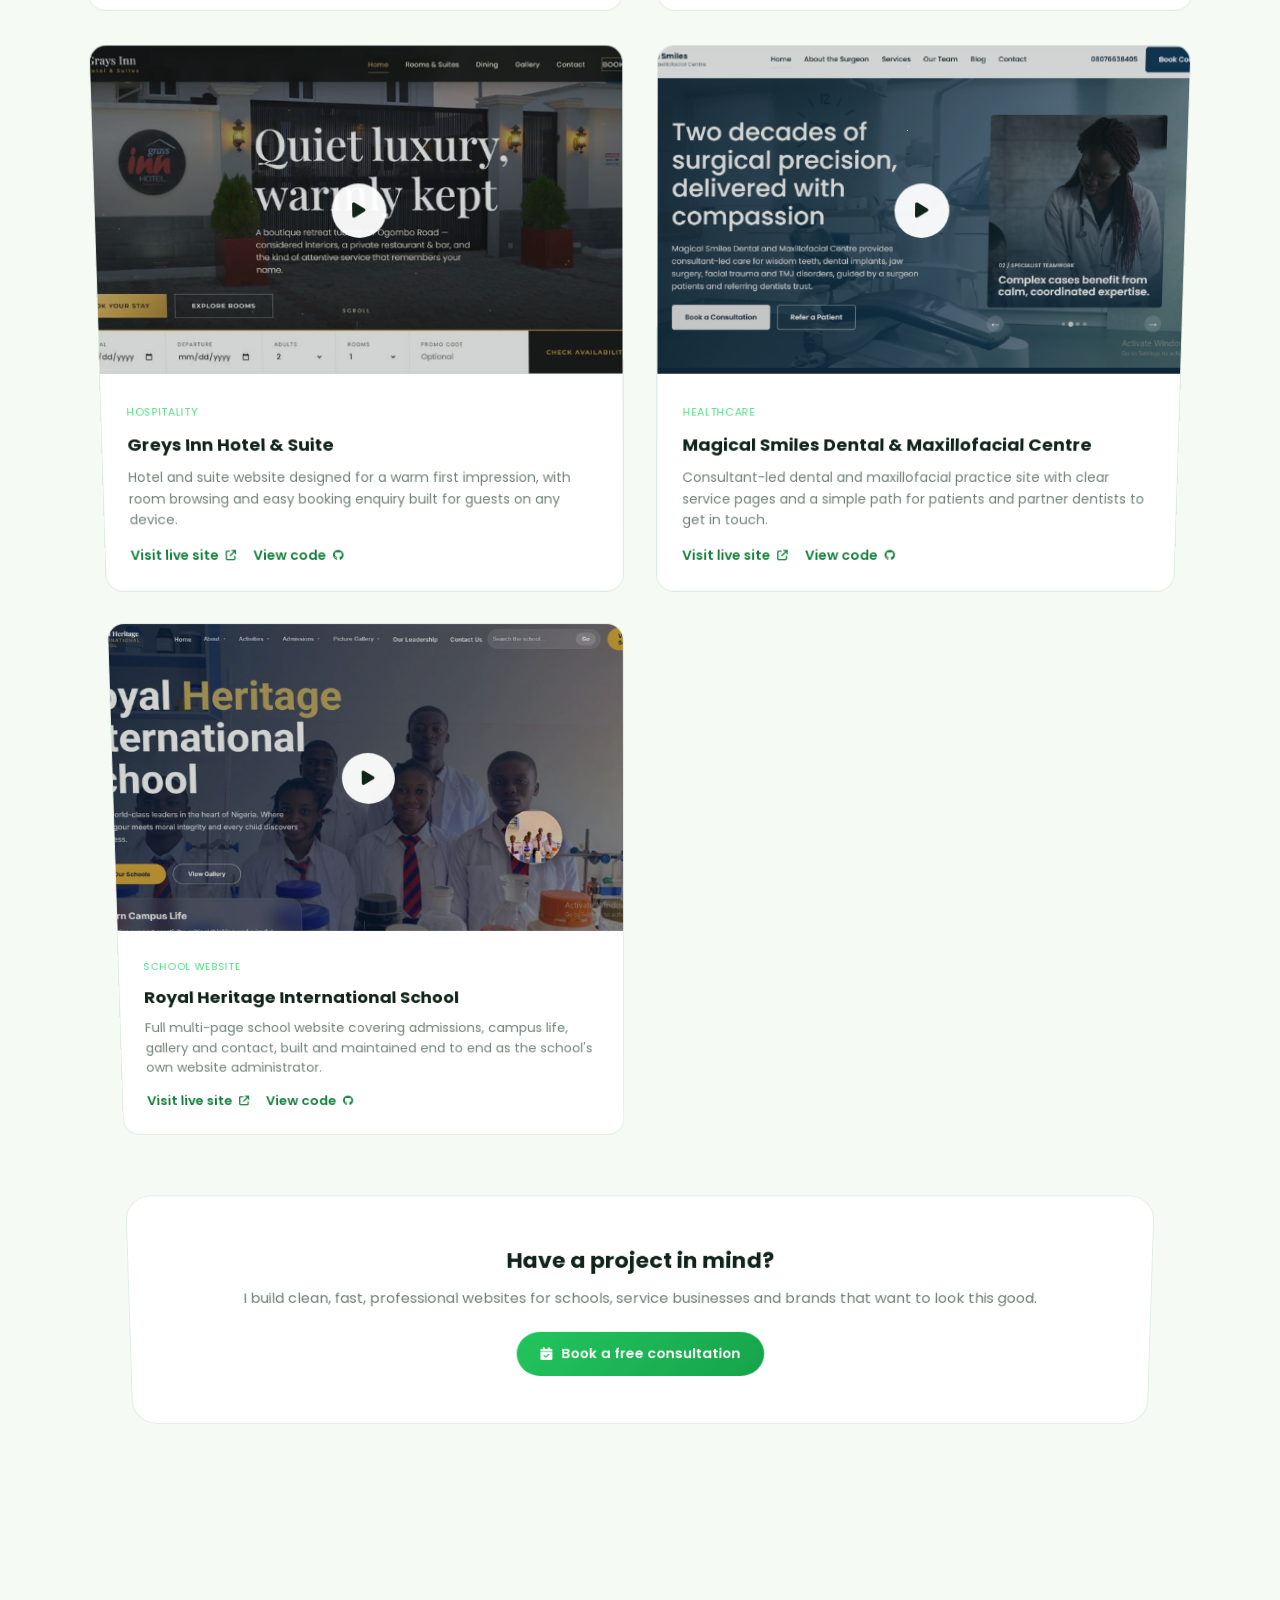
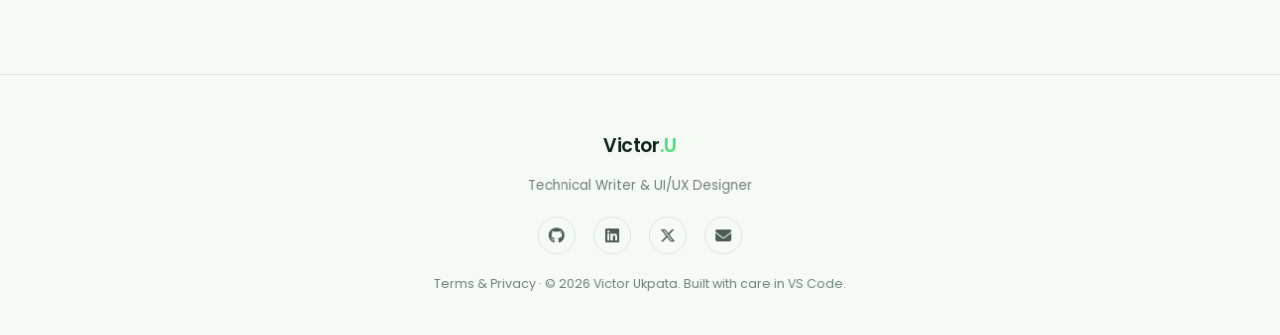
==== commit 6ce40643: "updated" ====
--- a/projects.html
+++ b/projects.html
@@ -102,7 +102,7 @@
   <section class="section page-hero">
     <div class="section-inner">
       <p class="eyebrow center reveal"><i class="fa-solid fa-folder-open"></i> Full Portfolio</p>
-      <h1 class="section-title center reveal">Every project, click a preview to watch it live</h1>
+      <h1 class="section-title center reveal">Every project have worked on and have been live</h1>
     </div>
   </section>
 
@@ -133,7 +133,7 @@
         <!-- 2. VSHARE T&T -->
         <article class="project-card card-tilt reveal">
           <div class="project-media" role="button" tabindex="0" aria-label="Play VSHARE T&T homepage preview">
-            <video class="project-video" muted loop playsinline preload="none" poster="./assets/images/vshare-home.svg">
+            <video class="project-video" muted loop playsinline preload="none" poster="./assets/images/vshare.png">
               <source src="./assets/videos/vshare.mp4" type="video/mp4">
             </video>
             <span class="project-play"><i class="fa-solid fa-play"></i></span>
@@ -170,7 +170,7 @@
         <!-- 4. CRYSTALCOOL -->
         <article class="project-card card-tilt reveal">
           <div class="project-media" role="button" tabindex="0" aria-label="Play CrystalCool homepage preview">
-            <video class="project-video" muted loop playsinline preload="none" poster="./assets/images/crystalcool-home.svg">
+            <video class="project-video" muted loop playsinline preload="none" poster="./assets/images/cystal.png">
               <source src="./assets/videos/crystalcool.mp4" type="video/mp4">
             </video>
             <span class="project-play"><i class="fa-solid fa-play"></i></span>
@@ -208,8 +208,8 @@
         <!-- 6. MAGICAL SMILES -->
         <article class="project-card card-tilt reveal">
           <div class="project-media" role="button" tabindex="0" aria-label="Play Magical Smiles homepage preview">
-            <video class="project-video" muted loop playsinline preload="none" poster="./assets/images/magicalsmile-home.svg">
-              <source src="./assets/videos/magicalsmile-home.mp4" type="video/mp4">
+            <video class="project-video" muted loop playsinline preload="none" poster="./assets/images/magic.png">
+              <source src="./assets/videos/magic.mp4" type="video/mp4">
             </video>
             <span class="project-play"><i class="fa-solid fa-play"></i></span>
           </div>
